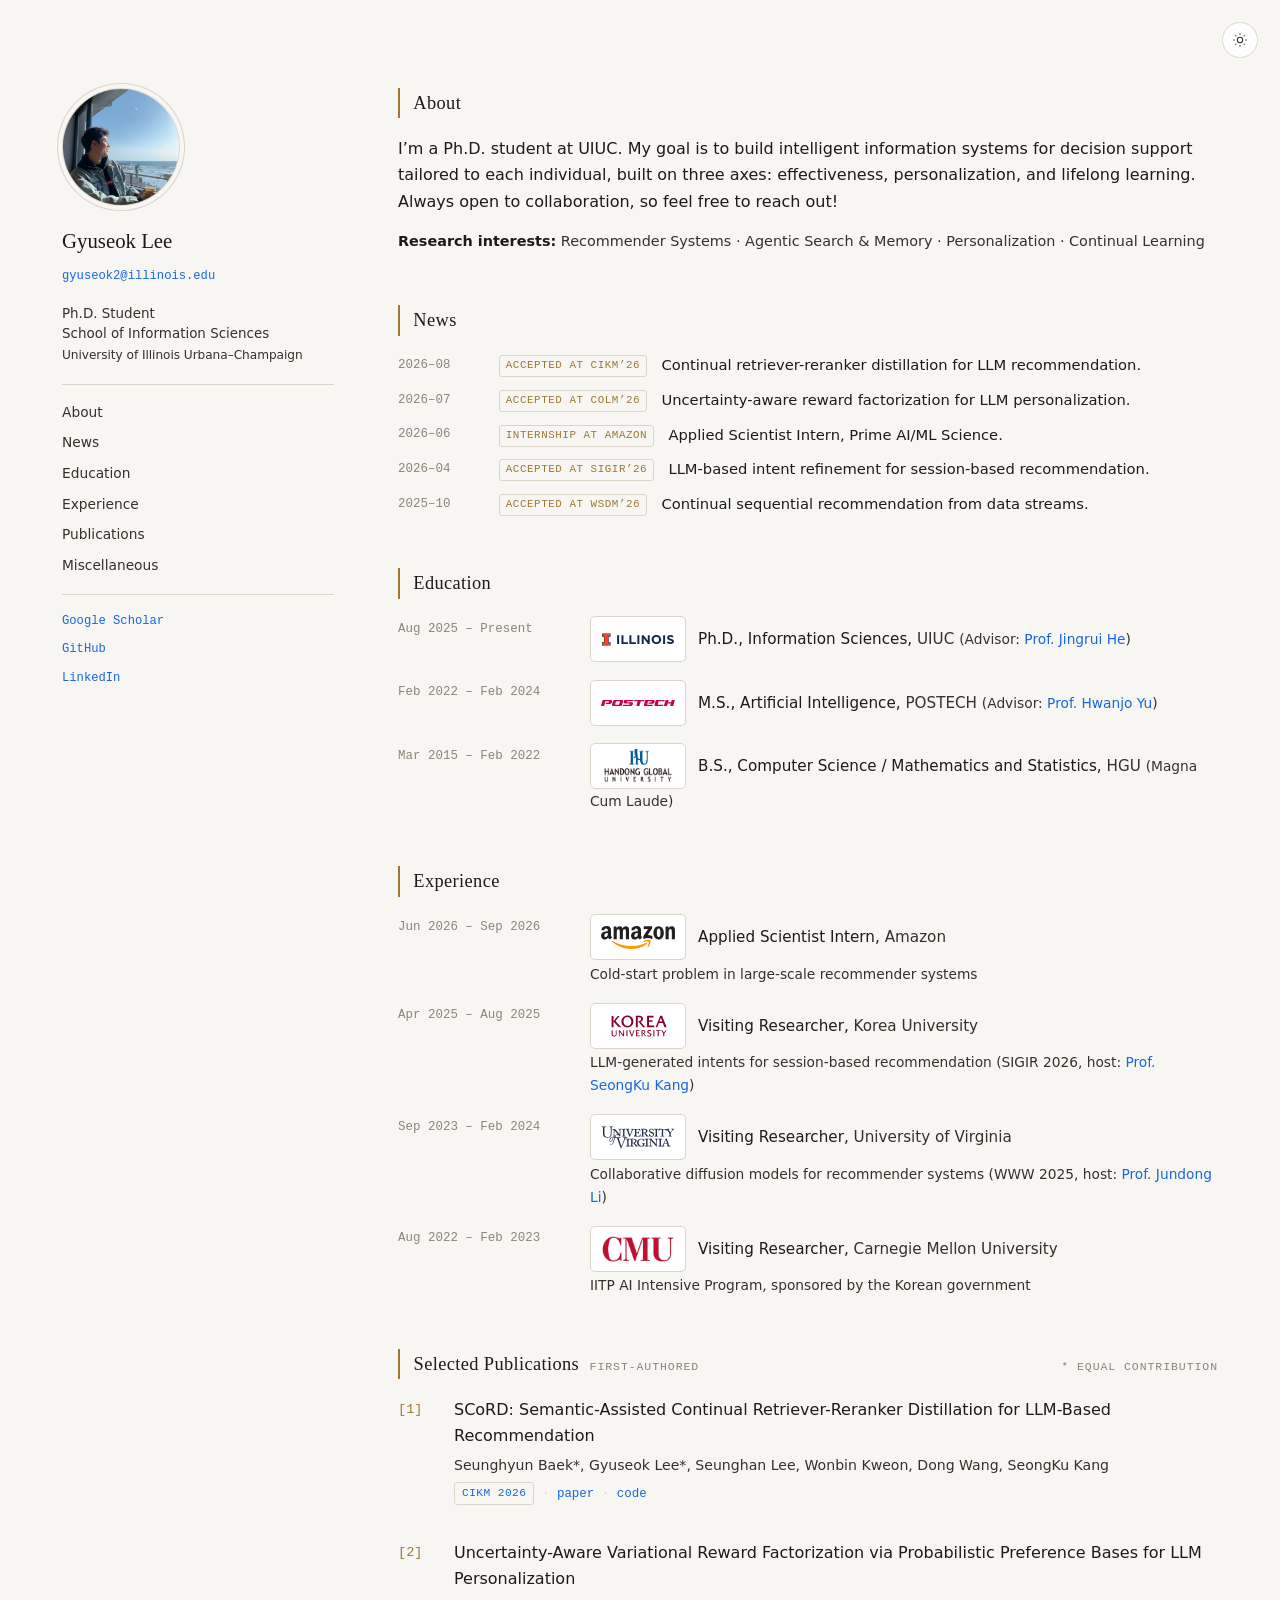
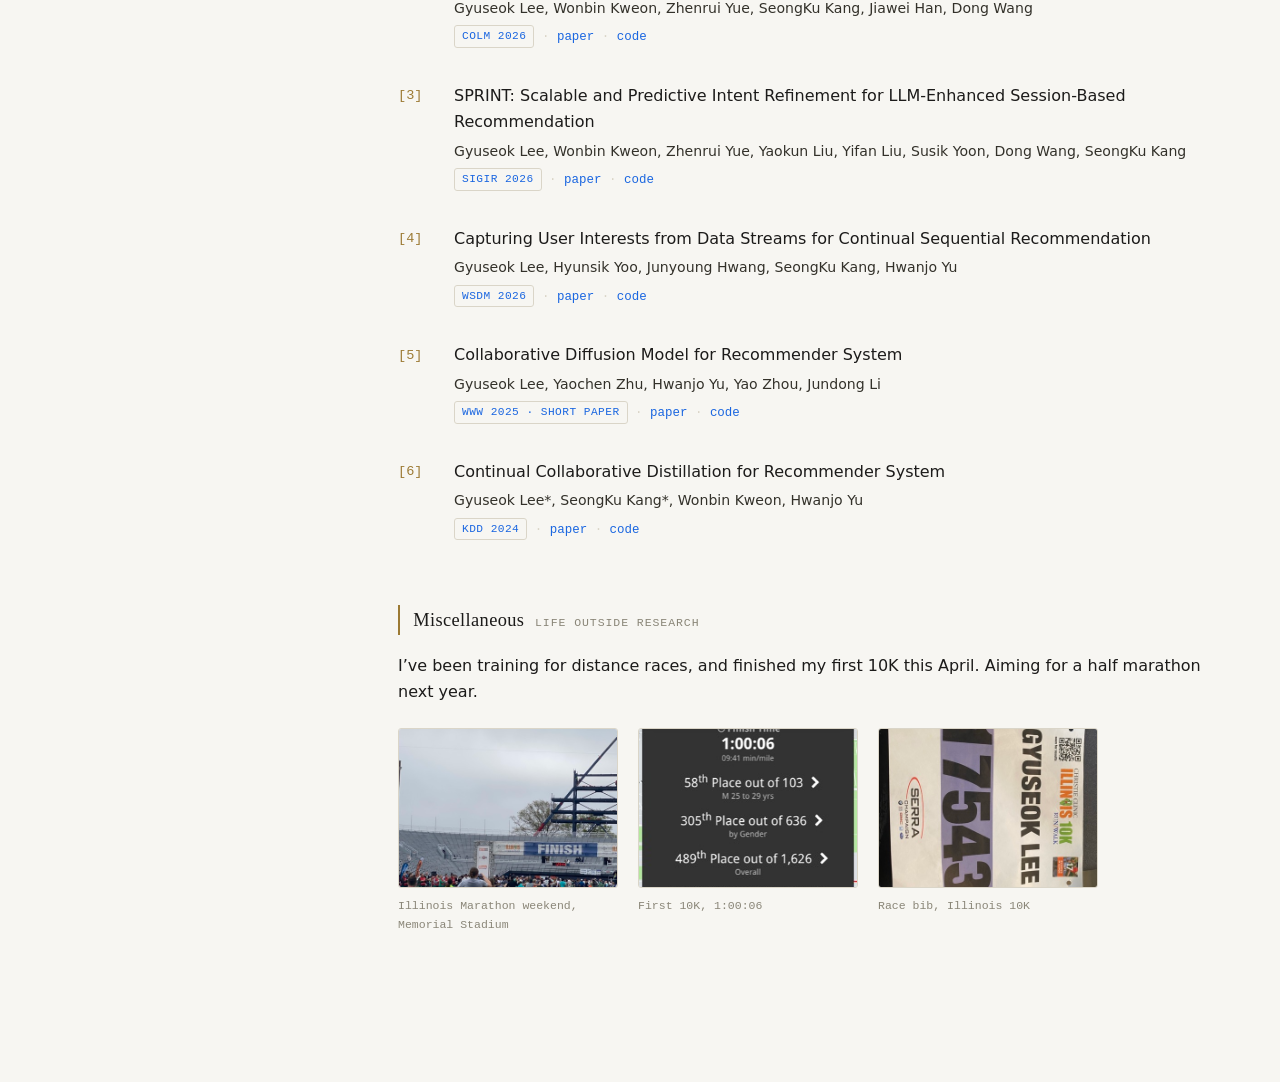
==== index.html @ dac22f04 "Remove manager name and hosted CV PDF from homepage Co-Authored-By: Claude Opus 5.5 <noreply@anthrop" ====
<!doctype html>
<html lang="en">
<head>
<meta charset="UTF-8">
<meta name="viewport" content="width=device-width, initial-scale=1">
<title>Gyuseok Lee</title>
<style>
  :root {
    --paper: #f7f6f2;
    --paper-raised: #ffffff;
    --ink: #1c1b1a;
    --ink-soft: #33312a;
    --ink-faint: #8a8678;
    --rule: #dad5c8;
    --accent: #1a66e0;
    --accent-soft: #3f5c82;
    --brass: #9c7a34;
    --focus: #1f3a5f;
  }

  @media (prefers-color-scheme: dark) {
    :root:not([data-theme="light"]) {
      --paper: #17181a;
      --paper-raised: #1e2022;
      --ink: #ece9e2;
      --ink-soft: #d9d5c8;
      --ink-faint: #7d7a70;
      --rule: #35342f;
      --accent: #7fb0ff;
      --accent-soft: #6e9cc7;
      --brass: #c9a86a;
      --focus: #86a9d1;
    }
  }

  :root[data-theme="dark"] {
    --paper: #17181a;
    --paper-raised: #1e2022;
    --ink: #ece9e2;
    --ink-soft: #d9d5c8;
    --ink-faint: #7d7a70;
    --rule: #35342f;
    --accent: #7fb0ff;
    --accent-soft: #6e9cc7;
    --brass: #c9a86a;
    --focus: #86a9d1;
  }

  * { box-sizing: border-box; }

  body {
    margin: 0;
    background: var(--paper);
    color: var(--ink);
    font-family: Optima, Candara, "Segoe UI", ui-sans-serif, system-ui, sans-serif;
    -webkit-font-smoothing: antialiased;
    line-height: 1.65;
  }

  .shell {
    max-width: 1280px;
    margin: 0 auto;
    padding: 5.5rem 2.5rem 6rem;
    display: grid;
    grid-template-columns: 272px minmax(0, 820px);
    justify-content: center;
    gap: 4rem;
    align-items: start;
  }

  .content { min-width: 0; }

  @media (max-width: 860px) {
    .shell {
      grid-template-columns: 1fr;
      max-width: 640px;
      padding: 3.25rem 1.25rem 4rem;
      gap: 2.75rem;
    }
  }

  @media (prefers-reduced-motion: no-preference) {
    html { scroll-behavior: smooth; }
  }

  /* ---------- sidebar ---------- */

  .sidebar {
    position: sticky;
    top: 4rem;
    display: flex;
    flex-direction: column;
    gap: 1.1rem;
  }

  .sidebar .avatar { width: 118px; height: 118px; }

  .side-name {
    font-family: "Iowan Old Style", "Palatino Linotype", Palatino, "Book Antiqua", Georgia, serif;
    font-size: 1.3rem;
    font-weight: 400;
    margin: 0;
    color: var(--ink);
  }

  .side-role {
    margin: 0;
    font-size: 0.84rem;
    color: var(--ink-soft);
    line-height: 1.55;
  }

  .side-role-school {
    display: inline-block;
    font-size: 0.76rem;
    white-space: nowrap;
    letter-spacing: -0.005em;
  }

  .side-nav, .side-links {
    display: flex;
    flex-direction: column;
    gap: 0.5rem;
    margin: 0;
    padding-top: 1rem;
    border-top: 1px solid var(--rule);
  }

  .side-nav { font-size: 0.86rem; }

  .side-nav a { color: var(--ink-soft); text-decoration: none; }
  .side-nav a:hover, .side-nav a:focus-visible { color: var(--accent); }

  .side-links {
    font-family: ui-monospace, "SF Mono", Menlo, Consolas, monospace;
    font-size: 0.76rem;
  }
  .side-links a { color: var(--accent); text-decoration: none; }
  .side-links a:hover, .side-links a:focus-visible { text-decoration: underline; }

  .side-nav a:focus-visible, .side-links a:focus-visible {
    outline: 2px solid var(--focus);
    outline-offset: 2px;
  }

  section { scroll-margin-top: 2rem; }

  @media (max-width: 860px) {
    .sidebar {
      position: static;
      flex-direction: row;
      flex-wrap: wrap;
      align-items: center;
      gap: 1rem 1.5rem;
    }
    .sidebar .avatar { width: 84px; height: 84px; }
    .side-nav, .side-links {
      flex-direction: row;
      flex-wrap: wrap;
      width: 100%;
      border-top: 1px solid var(--rule);
      padding-top: 0.9rem;
      gap: 0.85rem 1.1rem;
    }
  }

  /* ---------- theme toggle ---------- */

  .theme-toggle {
    position: fixed;
    top: 1.4rem;
    right: 1.4rem;
    width: 2.25rem;
    height: 2.25rem;
    border-radius: 50%;
    border: 1px solid var(--rule);
    background: var(--paper-raised);
    color: var(--ink-soft);
    display: flex;
    align-items: center;
    justify-content: center;
    cursor: pointer;
    z-index: 20;
    padding: 0;
  }
  .theme-toggle:hover { color: var(--accent); border-color: var(--accent); }
  .theme-toggle:focus-visible { outline: 2px solid var(--focus); outline-offset: 2px; }
  .theme-toggle svg { width: 16px; height: 16px; stroke: currentColor; fill: none; stroke-width: 1.6; }
  .theme-toggle .icon-moon { display: none; }
  :root[data-theme="dark"] .theme-toggle .icon-sun { display: none; }
  :root[data-theme="dark"] .theme-toggle .icon-moon { display: block; }
  @media (prefers-color-scheme: dark) {
    :root:not([data-theme="light"]) .theme-toggle .icon-sun { display: none; }
    :root:not([data-theme="light"]) .theme-toggle .icon-moon { display: block; }
  }

  /* ---------- header ---------- */

  .masthead { margin-bottom: 3.75rem; display: flex; gap: 1.75rem; align-items: flex-start; }

  .avatar {
    width: 108px;
    height: 108px;
    border-radius: 50%;
    object-fit: cover;
    flex: none;
    border: 1px solid var(--rule);
    box-shadow: 0 0 0 4px var(--paper), 0 0 0 5px var(--rule);
  }

  .masthead-text { min-width: 0; }

  @media (max-width: 480px) {
    .masthead { flex-direction: column; align-items: flex-start; gap: 1.1rem; }
    .avatar { width: 84px; height: 84px; }
  }

  .name {
    font-family: "Iowan Old Style", "Palatino Linotype", Palatino, "Book Antiqua", Georgia, serif;
    font-size: clamp(2.1rem, 5vw, 2.6rem);
    font-weight: 400;
    letter-spacing: 0.005em;
    margin: 0 0 0.3rem;
    text-wrap: balance;
    color: var(--ink);
  }

  .affiliation {
    margin: 0 0 1.1rem;
    color: var(--ink-soft);
    font-size: 1rem;
  }

  .affiliation .dept { display: block; font-size: 0.92rem; color: var(--ink-faint); margin-top: 0.15rem; }

  .links {
    font-family: ui-monospace, "SF Mono", Menlo, Consolas, monospace;
    font-size: 0.82rem;
    letter-spacing: 0.01em;
    color: var(--ink-faint);
  }

  .links a {
    color: var(--accent);
    text-decoration: none;
    border-bottom: 1px solid transparent;
  }
  .links a:hover, .links a:focus-visible { border-bottom-color: var(--accent); }
  .links a:focus-visible { outline: 2px solid var(--focus); outline-offset: 3px; border-radius: 1px; }

  .links .sep { color: var(--rule); padding: 0 0.55em; }

  /* ---------- section rhythm ---------- */

  section { margin-bottom: 3.25rem; }

  .section-head {
    display: flex;
    align-items: baseline;
    gap: 0.65rem;
    margin: 0 0 1.1rem;
    padding-left: 0.85rem;
    border-left: 2px solid var(--brass);
  }

  h2.section-title {
    font-family: "Iowan Old Style", "Palatino Linotype", Palatino, "Book Antiqua", Georgia, serif;
    font-weight: 400;
    font-size: 1.15rem;
    letter-spacing: 0.02em;
    margin: 0;
    color: var(--ink);
  }

  .section-note {
    font-family: ui-monospace, "SF Mono", Menlo, Consolas, monospace;
    font-size: 0.72rem;
    color: var(--ink-faint);
    text-transform: uppercase;
    letter-spacing: 0.08em;
  }

  p.lede {
    margin: 0;
    color: var(--ink);
  }

  p.lede + p.lede { margin-top: 0.9rem; }

  .placeholder {
    color: var(--ink-faint);
    font-style: italic;
  }

  /* ---------- publications ---------- */

  .pub-list { list-style: none; margin: 0; padding: 0; display: flex; flex-direction: column; gap: 1.4rem; }

  .pub {
    display: grid;
    grid-template-columns: 2.6rem 1fr;
    gap: 0.9rem;
    align-items: start;
  }

  .pub-key {
    font-family: ui-monospace, "SF Mono", Menlo, Consolas, monospace;
    font-size: 0.85rem;
    color: var(--brass);
    padding-top: 0.15rem;
  }

  .pub-title {
    margin: 0 0 0.25rem;
    font-size: 1rem;
    color: var(--ink);
  }

  .pub-meta {
    margin: 0;
    font-size: 0.88rem;
    color: var(--ink-soft);
  }

  .pub-venue { font-style: italic; }
  .pub-venue-badge {
    display: inline-block;
    font-family: ui-monospace, "SF Mono", Menlo, Consolas, monospace;
    font-size: 0.7rem;
    letter-spacing: 0.04em;
    text-transform: uppercase;
    color: var(--accent);
    border: 1px solid var(--rule);
    border-radius: 3px;
    padding: 1px 7px;
    vertical-align: middle;
    white-space: nowrap;
  }

  .pub-links {
    margin-top: 0.35rem;
    font-family: ui-monospace, "SF Mono", Menlo, Consolas, monospace;
    font-size: 0.78rem;
  }

  .pub-links a {
    color: var(--accent);
    text-decoration: none;
  }
  .pub-link-sep { color: var(--rule); }
  .pub-links a:hover, .pub-links a:focus-visible { text-decoration: underline; }
  .pub-links a:focus-visible { outline: 2px solid var(--focus); outline-offset: 2px; }

  /* ---------- news ---------- */

  .news-list { list-style: none; margin: 0; padding: 0; display: flex; flex-direction: column; gap: 0.65rem; }

  .news-item { display: grid; grid-template-columns: 5.4rem 1fr; gap: 0.9rem; font-size: 0.92rem; }

  .news-date {
    font-family: ui-monospace, "SF Mono", Menlo, Consolas, monospace;
    font-size: 0.78rem;
    color: var(--ink-faint);
    padding-top: 0.1rem;
    font-variant-numeric: tabular-nums;
  }

  /* ---------- timeline ---------- */

  .timeline { display: flex; flex-direction: column; gap: 1.1rem; }

  .tl-row { display: grid; grid-template-columns: 11rem 1fr; gap: 1rem; }

  @media (max-width: 480px) {
    .tl-row { grid-template-columns: 1fr; gap: 0.2rem; }
    .pub, .news-item { grid-template-columns: 1fr; gap: 0.3rem; }
    .pub-key { display: none; }
  }

  .tl-when {
    font-family: ui-monospace, "SF Mono", Menlo, Consolas, monospace;
    font-size: 0.78rem;
    color: var(--ink-faint);
    padding-top: 0.15rem;
  }

  .tl-what { margin: 0; font-size: 0.95rem; }
  .tl-where { color: var(--ink-soft); }

  footer {
    margin-top: 4.5rem;
    padding-top: 1.5rem;
    border-top: 1px solid var(--rule);
    font-family: ui-monospace, "SF Mono", Menlo, Consolas, monospace;
    font-size: 0.72rem;
    color: var(--ink-faint);
    letter-spacing: 0.02em;
  }

  @media (prefers-reduced-motion: no-preference) {
    section { animation: rise 0.5s ease-out both; }
    section:nth-of-type(2) { animation-delay: 0.05s; }
    section:nth-of-type(3) { animation-delay: 0.1s; }
    section:nth-of-type(4) { animation-delay: 0.15s; }
  }
  @keyframes rise {
    from { opacity: 0; transform: translateY(6px); }
    to { opacity: 1; transform: translateY(0); }
  }

  /* ---------- life row ---------- */
  .life-row {
    display: flex;
    flex-wrap: wrap;
    gap: 1.5rem 2.5rem;
    margin: 1.25rem 0 0;
    padding: 1rem 1.2rem;
    background: var(--paper-raised);
    border: 1px solid var(--rule);
    border-radius: 3px;
  }
  .life-item { display: flex; flex-direction: column; gap: 0.2rem; }
  .life-label {
    font-family: ui-monospace, "SF Mono", Menlo, Consolas, monospace;
    font-size: 0.68rem;
    letter-spacing: 0.08em;
    text-transform: uppercase;
    color: var(--brass);
  }
  .life-value { font-size: 0.9rem; color: var(--ink); font-variant-numeric: tabular-nums; }

  /* ---------- org logos ---------- */
  .org-logo-chip {
    display: inline-flex;
    align-items: center;
    justify-content: center;
    background: #ffffff;
    border: 1px solid var(--rule);
    border-radius: 5px;
    width: 96px;
    height: 46px;
    margin-right: 0.75rem;
    vertical-align: middle;
    flex: none;
    padding: 5px 10px;
  }
  .org-logo { max-width: 100%; max-height: 100%; width: auto; height: auto; object-fit: contain; display: block; }
  .tl-detail { display: block; margin-top: 0.15rem; color: var(--ink-soft); font-size: 0.86rem; }
  #education .tl-detail { display: inline; margin-top: 0; }
  .tl-detail a { color: var(--accent); text-decoration: none; }
  .tl-detail a:hover, .tl-detail a:focus-visible { text-decoration: underline; }

  /* ---------- misc photos ---------- */
  .misc-photos {
    display: flex;
    flex-wrap: wrap;
    gap: 1.25rem;
    margin-top: 1.4rem;
  }
  .misc-photo {
    margin: 0;
    width: 220px;
  }
  .misc-photo img {
    width: 100%;
    height: 160px;
    object-fit: cover;
    border-radius: 3px;
    border: 1px solid var(--rule);
    display: block;
  }
  .misc-photo figcaption {
    margin-top: 0.5rem;
    font-family: ui-monospace, "SF Mono", Menlo, Consolas, monospace;
    font-size: 0.72rem;
    color: var(--ink-faint);
  }
  @media (max-width: 480px) {
    .misc-photo { width: 100%; }
  }

  .news-tag {
    display: inline-block;
    margin-right: 0.6rem;
    font-family: ui-monospace, "SF Mono", Menlo, Consolas, monospace;
    font-size: 0.68rem;
    letter-spacing: 0.05em;
    text-transform: uppercase;
    color: var(--brass);
    border: 1px solid var(--rule);
    border-radius: 3px;
    padding: 1px 6px;
    vertical-align: middle;
  }

  .side-email {
    display: block;
    margin-top: -0.6rem;
    font-family: ui-monospace, "SF Mono", Menlo, Consolas, monospace;
    font-size: 0.76rem;
    color: var(--accent);
    text-decoration: none;
  }
  .side-email:hover, .side-email:focus-visible { text-decoration: underline; }
</style>
</head>
<body>


<div class="shell">

  <button id="theme-toggle" class="theme-toggle" type="button" aria-label="Toggle dark mode">
    <svg class="icon-sun" viewBox="0 0 24 24" aria-hidden="true"><circle cx="12" cy="12" r="4"/><path d="M12 2v2M12 20v2M4.9 4.9l1.4 1.4M17.7 17.7l1.4 1.4M2 12h2M20 12h2M4.9 19.1l1.4-1.4M17.7 6.3l1.4-1.4"/></svg>
    <svg class="icon-moon" viewBox="0 0 24 24" aria-hidden="true"><path d="M20 14.5A8.5 8.5 0 1 1 9.5 4a7 7 0 0 0 10.5 10.5z"/></svg>
  </button>

  <aside class="sidebar">
    <img class="avatar" src="[data-uri]" alt="Gyuseok Lee">
    <h1 class="side-name">Gyuseok Lee</h1>
    <a class="side-email" href="mailto:gyuseok2@illinois.edu">gyuseok2@illinois.edu</a>
    <p class="side-role">Ph.D. Student<br>School of Information Sciences<br><span class="side-role-school">University of Illinois Urbana&#8211;Champaign</span></p>
    <nav class="side-nav" aria-label="Section navigation">
      <a href="#about">About</a>
      <a href="#news">News</a>
      <a href="#education">Education</a>
      <a href="#experience">Experience</a>
      <a href="#publications">Publications</a>
      <a href="#misc">Miscellaneous</a>
    </nav>
    <p class="side-links">
      <a href="https://scholar.google.com/citations?user=6RgQS_QAAAAJ&amp;hl=en">Google Scholar</a>
      <a href="https://github.com/Gyu-Seok-Lee">GitHub</a>
      <a href="https://www.linkedin.com/in/gyuseok-lee-0b8b45229/">LinkedIn</a>
    </p>
  </aside>

  <main class="content">


  

  <section id="about">
    <div class="section-head"><h2 class="section-title">About</h2></div>
    <p class="lede">I&#8217;m a Ph.D. student at UIUC. My goal is to build intelligent information systems for decision support tailored to each individual, built on three axes: effectiveness, personalization, and lifelong learning. Always open to collaboration, so feel free to reach out!</p>
    <p class="lede" style="margin-top: 0.9rem; color: var(--ink-soft); font-size: 0.9rem;"><strong style="color: var(--ink); font-weight: 600;">Research interests:</strong> Recommender Systems &middot; Agentic Search &amp; Memory &middot; Personalization &middot; Continual Learning</p>
  </section>

  <section id="news">
    <div class="section-head"><h2 class="section-title">News</h2></div>
    <ul class="news-list">
      <li class="news-item"><span class="news-date">2026&#8211;08</span><span><span class="news-tag">Accepted at CIKM&#8217;26</span> Continual retriever-reranker distillation for LLM recommendation.</span></li>
      <li class="news-item"><span class="news-date">2026&#8211;07</span><span><span class="news-tag">Accepted at COLM&#8217;26</span> Uncertainty-aware reward factorization for LLM personalization.</span></li>
      <li class="news-item"><span class="news-date">2026&#8211;06</span><span><span class="news-tag">Internship at Amazon</span> Applied Scientist Intern, Prime AI/ML Science.</span></li>
      <li class="news-item"><span class="news-date">2026&#8211;04</span><span><span class="news-tag">Accepted at SIGIR&#8217;26</span> LLM-based intent refinement for session-based recommendation.</span></li>
      <li class="news-item"><span class="news-date">2025&#8211;10</span><span><span class="news-tag">Accepted at WSDM&#8217;26</span> Continual sequential recommendation from data streams.</span></li>
    </ul>
  </section>

  <section id="education">
    <div class="section-head"><h2 class="section-title">Education</h2></div>
    <div class="timeline">
      <div class="tl-row">
        <span class="tl-when">Aug 2025 &#8211; Present</span>
        <p class="tl-what"><span class="org-logo-chip"><img class="org-logo" src="[data-uri]" alt="UIUC"></span>Ph.D., Information Sciences, <span class="tl-where">UIUC</span> <span class="tl-detail">(Advisor: <a href="https://www.hejingrui.org/">Prof. Jingrui He</a>)</span></p>
      </div>
      <div class="tl-row">
        <span class="tl-when">Feb 2022 &#8211; Feb 2024</span>
        <p class="tl-what"><span class="org-logo-chip"><img class="org-logo" src="[data-uri]" alt="POSTECH"></span>M.S., Artificial Intelligence, <span class="tl-where">POSTECH</span> <span class="tl-detail">(Advisor: <a href="http://dm.postech.ac.kr/hwanjoyu/">Prof. Hwanjo Yu</a>)</span></p>
      </div>
      <div class="tl-row">
        <span class="tl-when">Mar 2015 &#8211; Feb 2022</span>
        <p class="tl-what"><span class="org-logo-chip"><img class="org-logo" src="[data-uri]" alt="Handong Global University"></span>B.S., Computer Science / Mathematics and Statistics, <span class="tl-where">HGU</span> <span class="tl-detail">(Magna Cum Laude)</span></p>
      </div>
    </div>
  </section>

  <section id="experience">
    <div class="section-head"><h2 class="section-title">Experience</h2></div>
    <div class="timeline">
      <div class="tl-row">
        <span class="tl-when">Jun 2026 &#8211; Sep 2026</span>
        <p class="tl-what"><span class="org-logo-chip"><img class="org-logo" src="[data-uri]" alt="Amazon"></span>Applied Scientist Intern, <span class="tl-where">Amazon</span> <span class="tl-detail">Cold-start problem in large-scale recommender systems</span></p>
      </div>
      <div class="tl-row">
        <span class="tl-when">Apr 2025 &#8211; Aug 2025</span>
        <p class="tl-what"><span class="org-logo-chip"><img class="org-logo" src="[data-uri]" alt="Korea University"></span>Visiting Researcher, <span class="tl-where">Korea University</span> <span class="tl-detail">LLM-generated intents for session-based recommendation (SIGIR 2026, host: <a href="https://seongku-kang.github.io/">Prof. SeongKu Kang</a>)</span></p>
      </div>
      <div class="tl-row">
        <span class="tl-when">Sep 2023 &#8211; Feb 2024</span>
        <p class="tl-what"><span class="org-logo-chip"><img class="org-logo" src="[data-uri]" alt="University of Virginia"></span>Visiting Researcher, <span class="tl-where">University of Virginia</span> <span class="tl-detail">Collaborative diffusion models for recommender systems (WWW 2025, host: <a href="https://jundongli.github.io/">Prof. Jundong Li</a>)</span></p>
      </div>
      <div class="tl-row">
        <span class="tl-when">Aug 2022 &#8211; Feb 2023</span>
        <p class="tl-what"><span class="org-logo-chip"><img class="org-logo" src="[data-uri]" alt="Carnegie Mellon University"></span>Visiting Researcher, <span class="tl-where">Carnegie Mellon University</span> <span class="tl-detail">IITP AI Intensive Program, sponsored by the Korean government</span></p>
      </div>
    </div>
  </section>

  <section id="publications">
    <div class="section-head">
      <h2 class="section-title">Selected Publications</h2>
      <span class="section-note">first-authored</span>
      <span class="section-note" style="margin-left: auto;">* equal contribution</span>
    </div>
    <ul class="pub-list">
      <li class="pub">
        <span class="pub-key">[1]</span>
        <div>
          <p class="pub-title">SCoRD: Semantic-Assisted Continual Retriever-Reranker Distillation for LLM-Based Recommendation</p>
          <p class="pub-meta">Seunghyun Baek*, Gyuseok Lee*, Seunghan Lee, Wonbin Kweon, Dong Wang, SeongKu Kang</p>
          <p class="pub-links"><span class="pub-venue-badge">CIKM 2026</span> <span class="pub-link-sep">&middot;</span> <a href="https://arxiv.org/abs/2608.19998">paper</a> <span class="pub-link-sep">&middot;</span> <a href="#">code</a></p>
        </div>
      </li>
      <li class="pub">
        <span class="pub-key">[2]</span>
        <div>
          <p class="pub-title">Uncertainty-Aware Variational Reward Factorization via Probabilistic Preference Bases for LLM Personalization</p>
          <p class="pub-meta">Gyuseok Lee, Wonbin Kweon, Zhenrui Yue, SeongKu Kang, Jiawei Han, Dong Wang</p>
          <p class="pub-links"><span class="pub-venue-badge">COLM 2026</span> <span class="pub-link-sep">&middot;</span> <a href="https://arxiv.org/abs/2604.00997">paper</a> <span class="pub-link-sep">&middot;</span> <a href="https://github.com/Gyu-Seok-Lee/VRF_COLM26">code</a></p>
        </div>
      </li>
      <li class="pub">
        <span class="pub-key">[3]</span>
        <div>
          <p class="pub-title">SPRINT: Scalable and Predictive Intent Refinement for LLM-Enhanced Session-Based Recommendation</p>
          <p class="pub-meta">Gyuseok Lee, Wonbin Kweon, Zhenrui Yue, Yaokun Liu, Yifan Liu, Susik Yoon, Dong Wang, SeongKu Kang</p>
          <p class="pub-links"><span class="pub-venue-badge">SIGIR 2026</span> <span class="pub-link-sep">&middot;</span> <a href="https://arxiv.org/abs/2508.00570">paper</a> <span class="pub-link-sep">&middot;</span> <a href="https://github.com/Gyu-Seok-Lee/SPRINT_SIGIR26">code</a></p>
        </div>
      </li>
      <li class="pub">
        <span class="pub-key">[4]</span>
        <div>
          <p class="pub-title">Capturing User Interests from Data Streams for Continual Sequential Recommendation</p>
          <p class="pub-meta">Gyuseok Lee, Hyunsik Yoo, Junyoung Hwang, SeongKu Kang, Hwanjo Yu</p>
          <p class="pub-links"><span class="pub-venue-badge">WSDM 2026</span> <span class="pub-link-sep">&middot;</span> <a href="https://arxiv.org/abs/2506.07466">paper</a> <span class="pub-link-sep">&middot;</span> <a href="https://github.com/Gyu-Seok-Lee/CSTRec_WSDM26">code</a></p>
        </div>
      </li>
      <li class="pub">
        <span class="pub-key">[5]</span>
        <div>
          <p class="pub-title">Collaborative Diffusion Model for Recommender System</p>
          <p class="pub-meta">Gyuseok Lee, Yaochen Zhu, Hwanjo Yu, Yao Zhou, Jundong Li</p>
          <p class="pub-links"><span class="pub-venue-badge">WWW 2025 &middot; Short Paper</span> <span class="pub-link-sep">&middot;</span> <a href="https://arxiv.org/abs/2501.18997">paper</a> <span class="pub-link-sep">&middot;</span> <a href="https://github.com/Gyu-Seok-Lee/CDiff4Rec_WWW25">code</a></p>
        </div>
      </li>
      <li class="pub">
        <span class="pub-key">[6]</span>
        <div>
          <p class="pub-title">Continual Collaborative Distillation for Recommender System</p>
          <p class="pub-meta">Gyuseok Lee*, SeongKu Kang*, Wonbin Kweon, Hwanjo Yu</p>
          <p class="pub-links"><span class="pub-venue-badge">KDD 2024</span> <span class="pub-link-sep">&middot;</span> <a href="https://arxiv.org/abs/2405.19046">paper</a> <span class="pub-link-sep">&middot;</span> <a href="https://github.com/Gyu-Seok-Lee/CCD_KDD24">code</a></p>
        </div>
      </li>
    </ul>
  </section>

  <section id="misc">
    <div class="section-head">
      <h2 class="section-title">Miscellaneous</h2>
      <span class="section-note">life outside research</span>
    </div>
    <p class="lede">I&#8217;ve been training for distance races, and finished my first 10K this April. Aiming for a half marathon next year.</p>
    <div class="misc-photos">
      <figure class="misc-photo">
        <img src="[data-uri]" alt="Crossing the finish line at Memorial Stadium, Illinois Marathon weekend">
        <figcaption>Illinois Marathon weekend, Memorial Stadium</figcaption>
      </figure>
      <figure class="misc-photo">
        <img src="[data-uri]" alt="Race tracker showing a 10K finish time of 1:00:06">
        <figcaption>First 10K, 1:00:06</figcaption>
      </figure>
      <figure class="misc-photo">
        <img src="[data-uri]" alt="Race bib, Christie Clinic Illinois 10K, number 17543">
        <figcaption>Race bib, Illinois 10K</figcaption>
      </figure>
    </div>
  </section>

  </main>
</div>

<script>
(function () {
  var root = document.documentElement;
  var btn = document.getElementById('theme-toggle');
  var stored = localStorage.getItem('theme-pref');
  if (stored === 'light' || stored === 'dark') {
    root.setAttribute('data-theme', stored);
  }
  btn.addEventListener('click', function () {
    var prefersDark = window.matchMedia('(prefers-color-scheme: dark)').matches;
    var current = root.getAttribute('data-theme') || (prefersDark ? 'dark' : 'light');
    var next = current === 'dark' ? 'light' : 'dark';
    root.setAttribute('data-theme', next);
    localStorage.setItem('theme-pref', next);
  });
})();
</script>

</body>
</html>
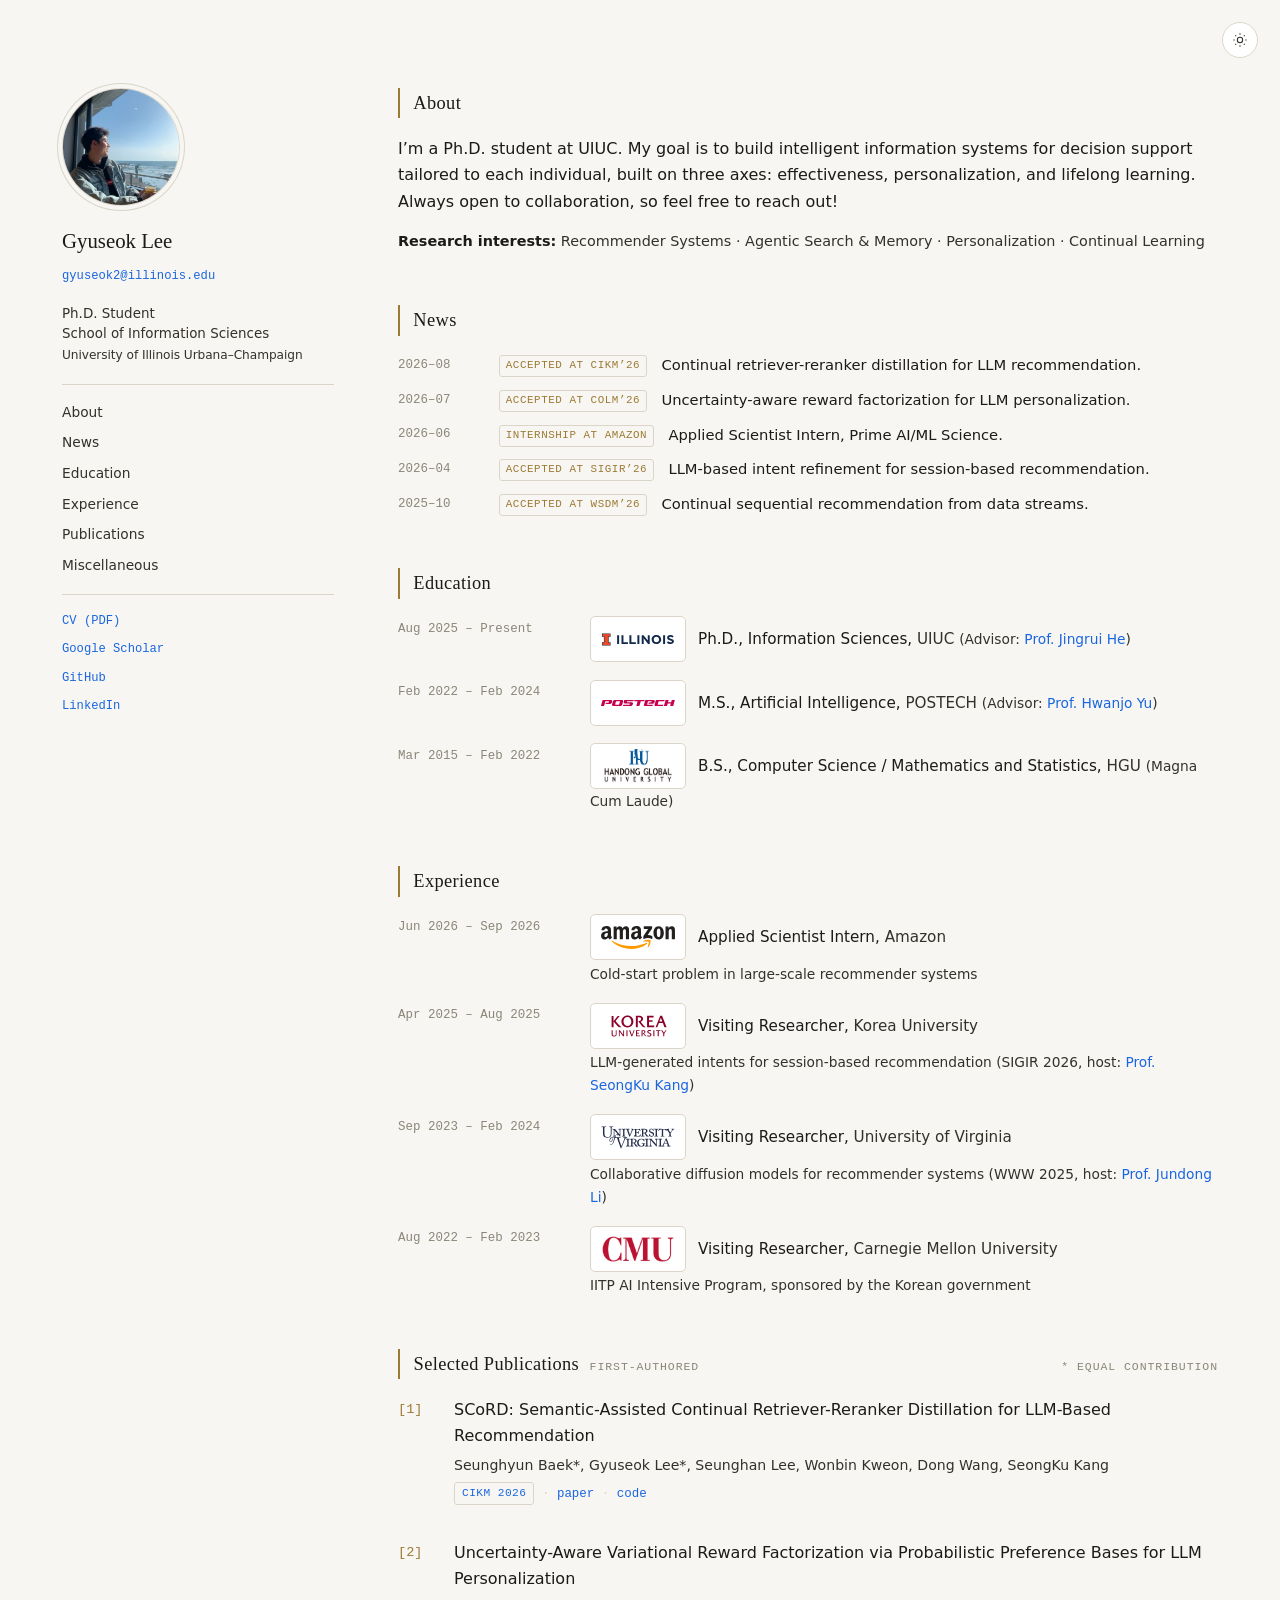
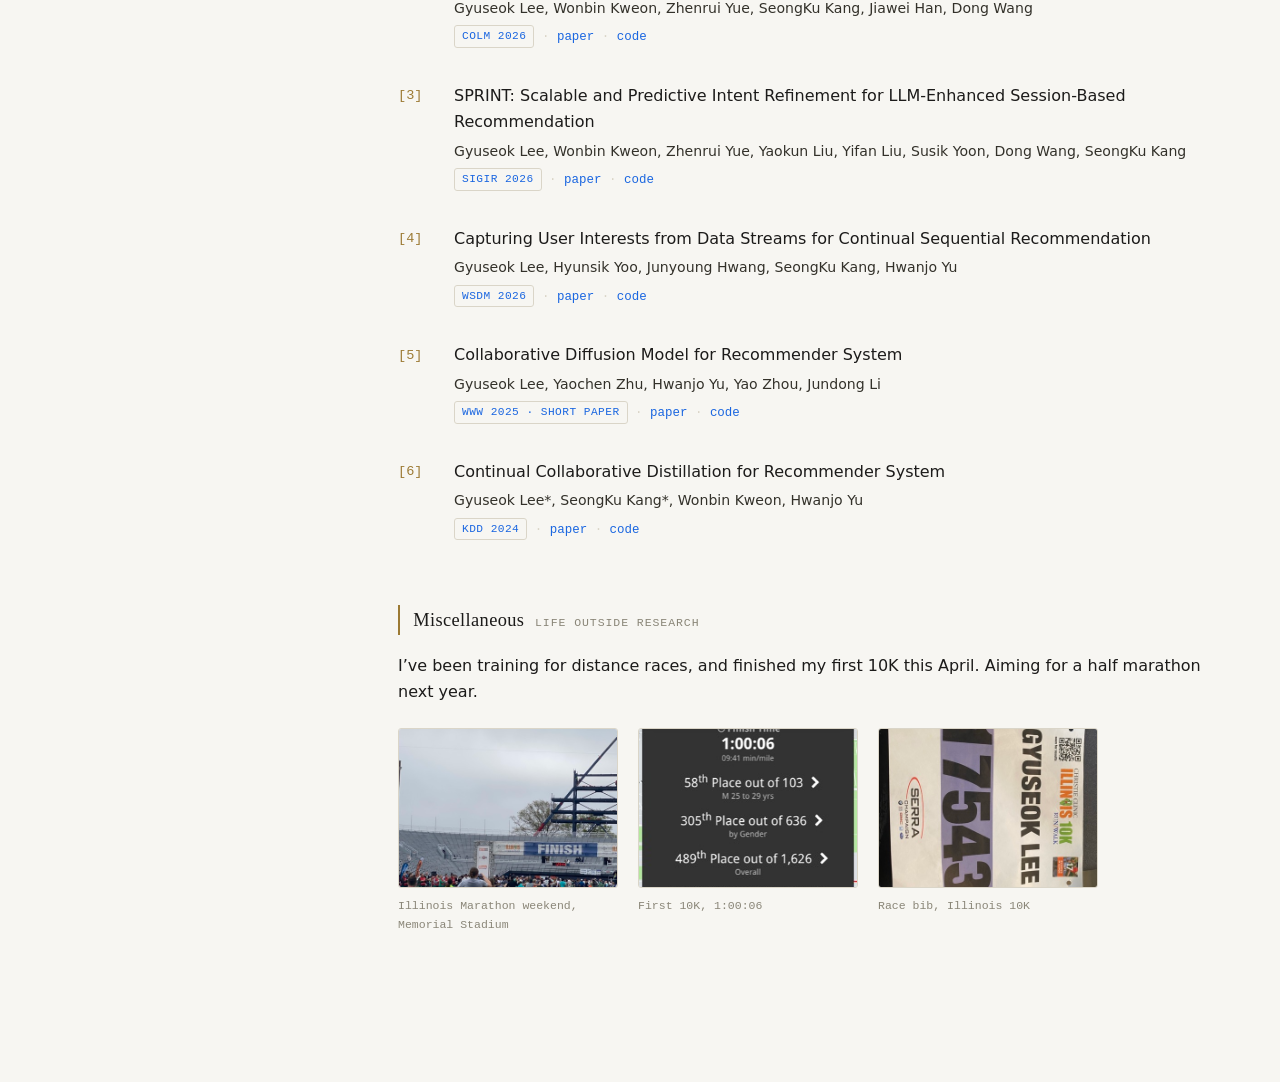
==== commit 00f816d7: "Add CV link and hosted CV PDF to homepage Co-Authored-By: Claude Opus 5.5 <noreply@anthropic.com>" ====
--- a/index.html
+++ b/index.html
@@ -528,6 +528,7 @@
       <a href="#misc">Miscellaneous</a>
     </nav>
     <p class="side-links">
+      <a href="/assets/pdf/Gyuseok_Lee_CV.pdf" target="_blank" rel="noopener">CV (PDF)</a>
       <a href="https://scholar.google.com/citations?user=6RgQS_QAAAAJ&amp;hl=en">Google Scholar</a>
       <a href="https://github.com/Gyu-Seok-Lee">GitHub</a>
       <a href="https://www.linkedin.com/in/gyuseok-lee-0b8b45229/">LinkedIn</a>
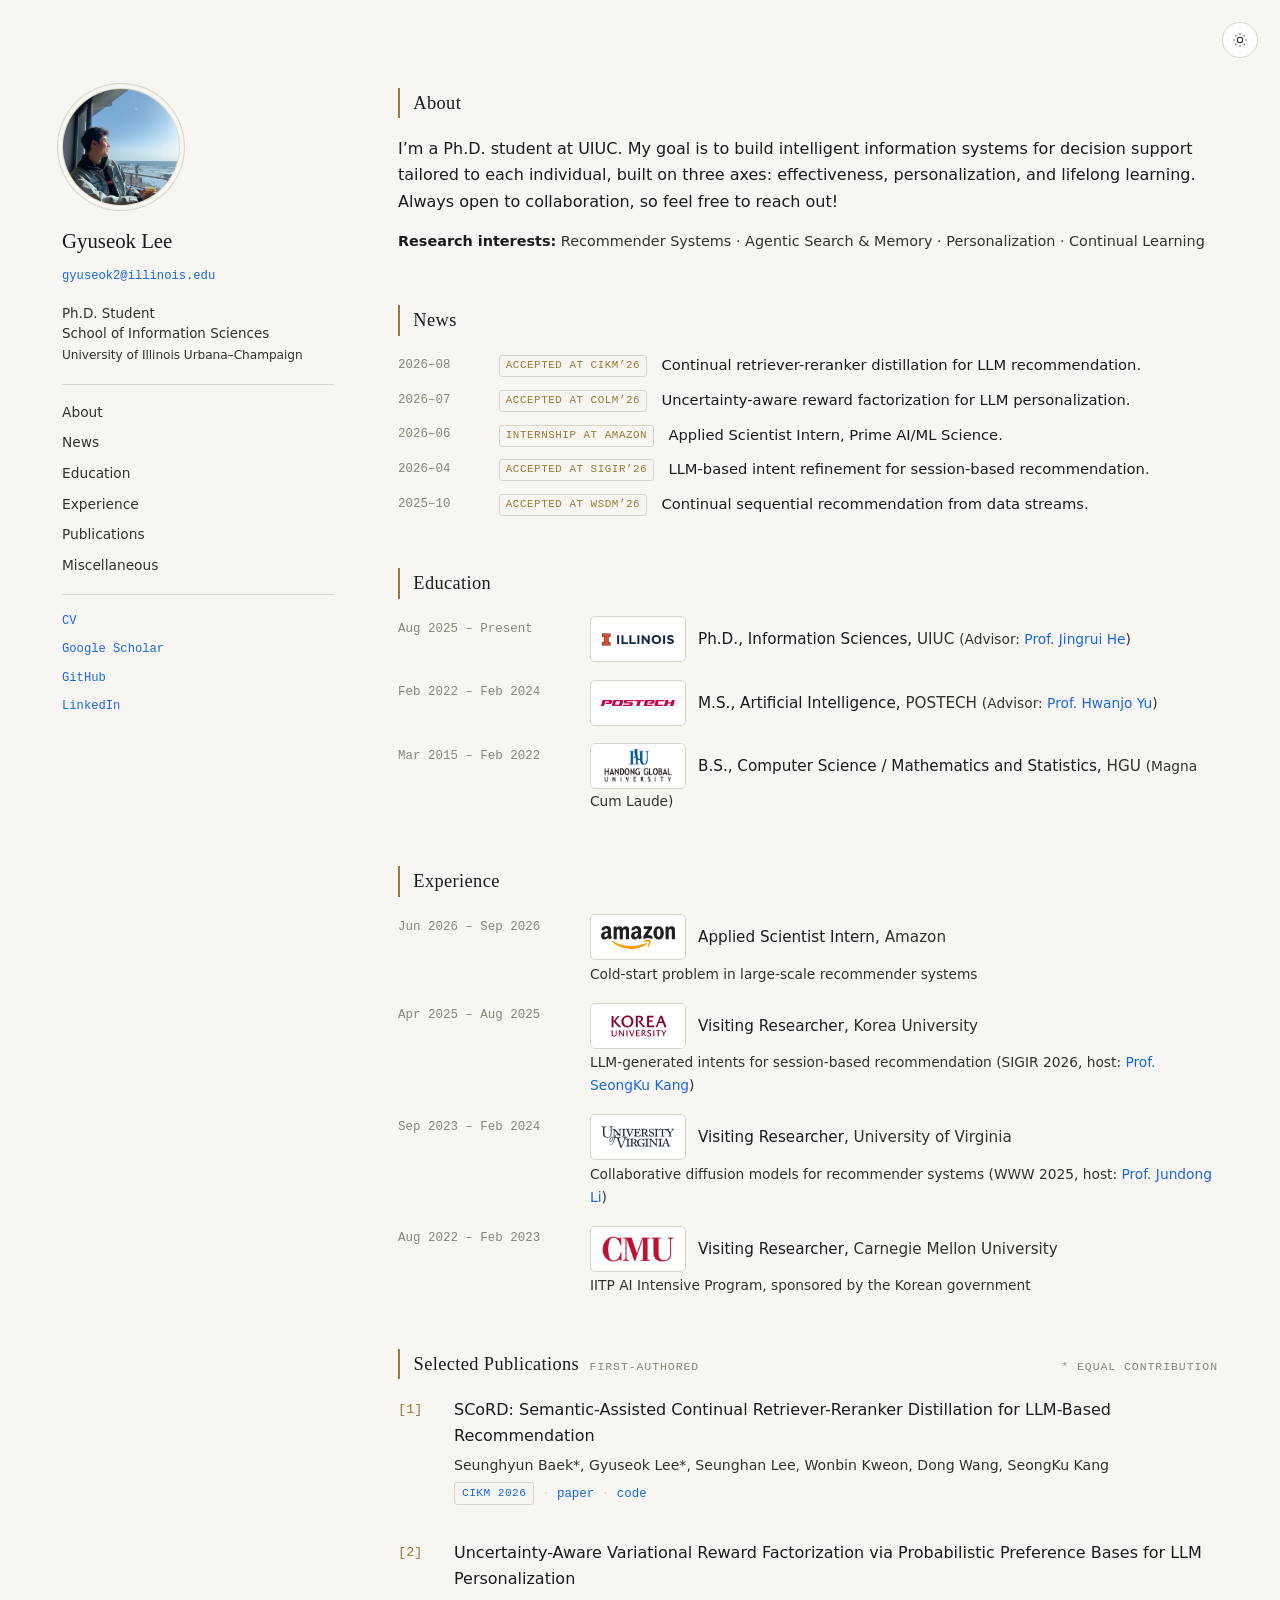
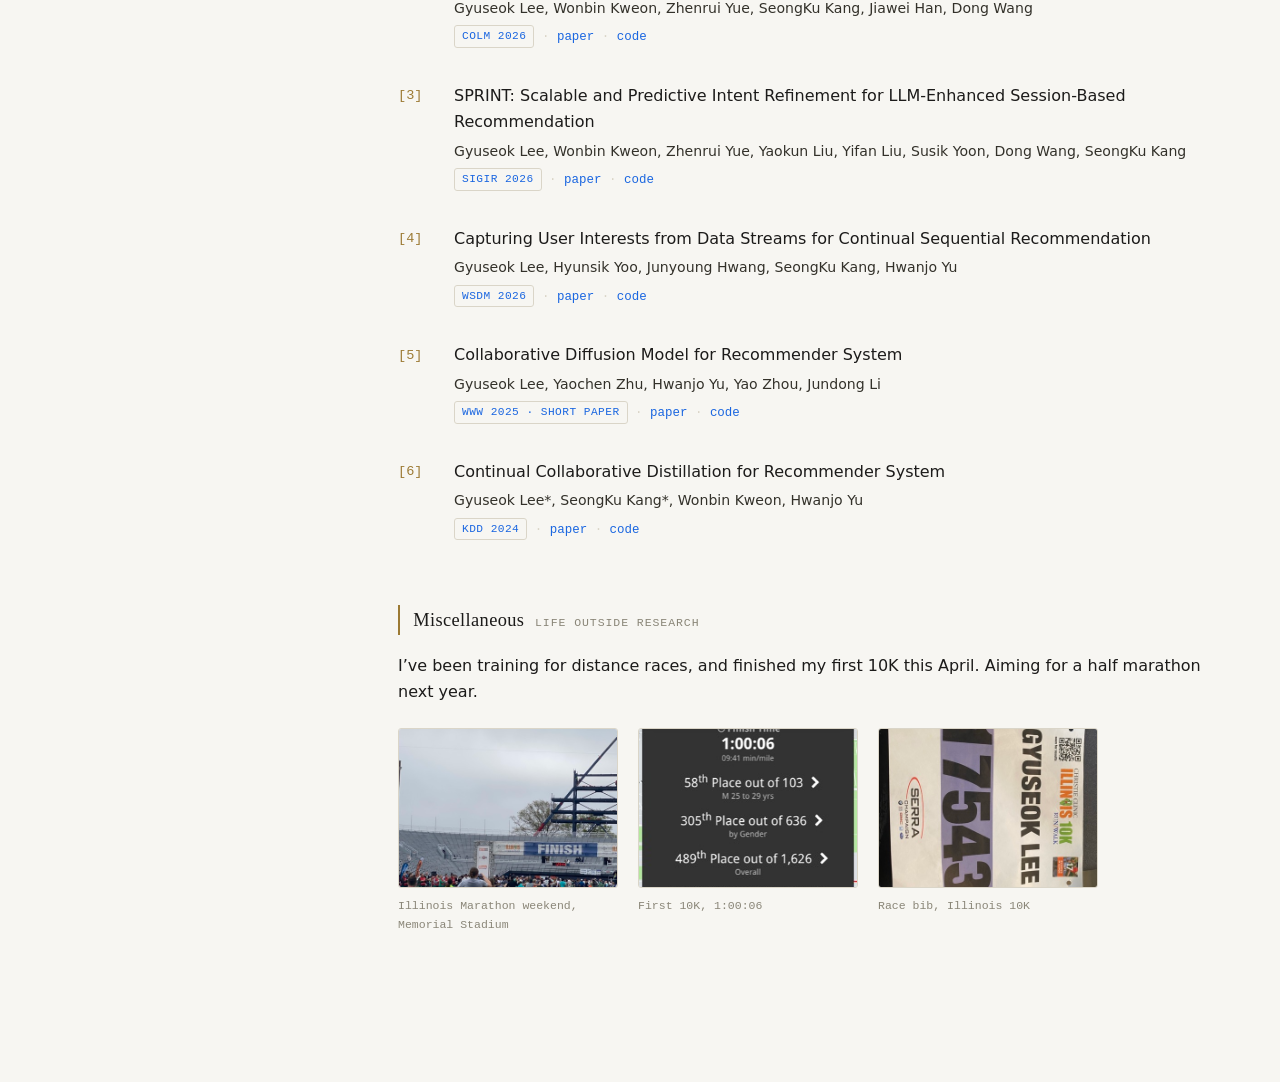
==== commit 950732cb: "Shorten CV link label Co-Authored-By: Claude Opus 5.5 <noreply@anthropic.com>" ====
--- a/index.html
+++ b/index.html
@@ -528,7 +528,7 @@
       <a href="#misc">Miscellaneous</a>
     </nav>
     <p class="side-links">
-      <a href="/assets/pdf/Gyuseok_Lee_CV.pdf" target="_blank" rel="noopener">CV (PDF)</a>
+      <a href="/assets/pdf/Gyuseok_Lee_CV.pdf" target="_blank" rel="noopener">CV</a>
       <a href="https://scholar.google.com/citations?user=6RgQS_QAAAAJ&amp;hl=en">Google Scholar</a>
       <a href="https://github.com/Gyu-Seok-Lee">GitHub</a>
       <a href="https://www.linkedin.com/in/gyuseok-lee-0b8b45229/">LinkedIn</a>
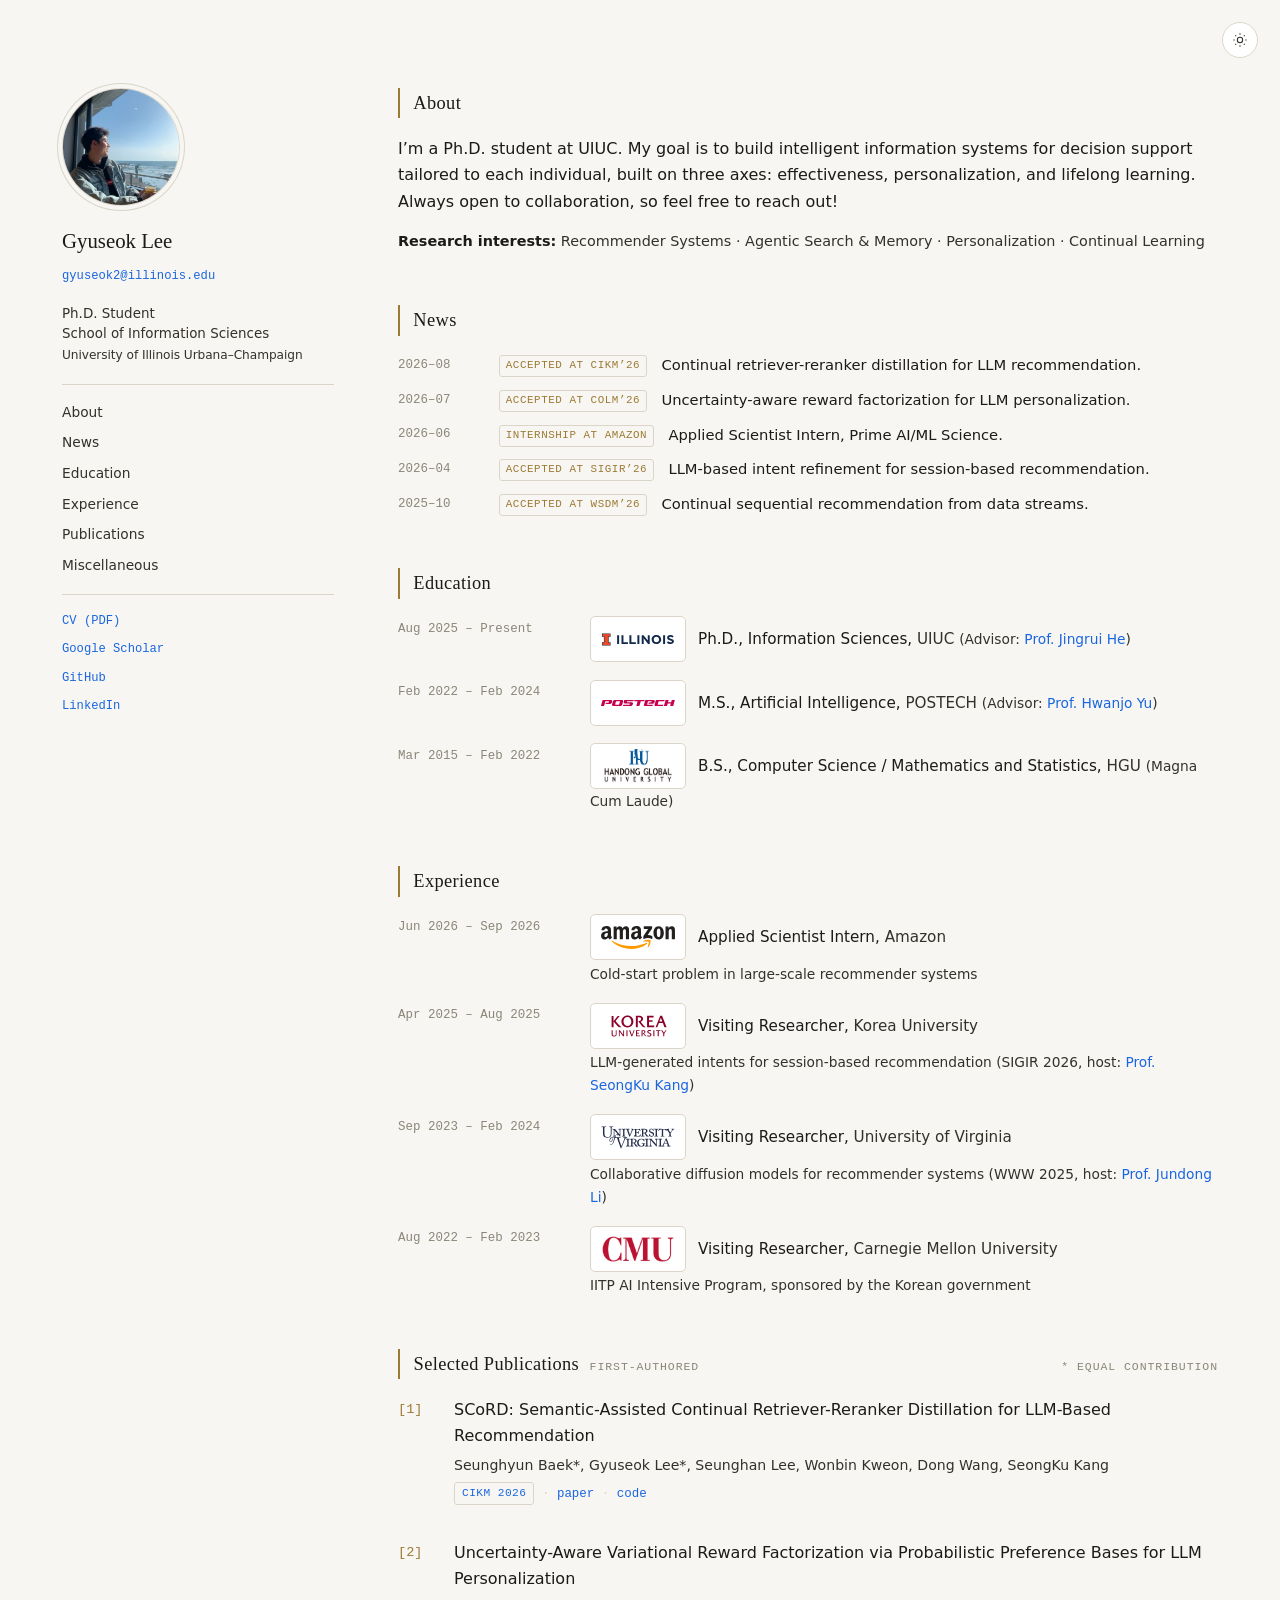
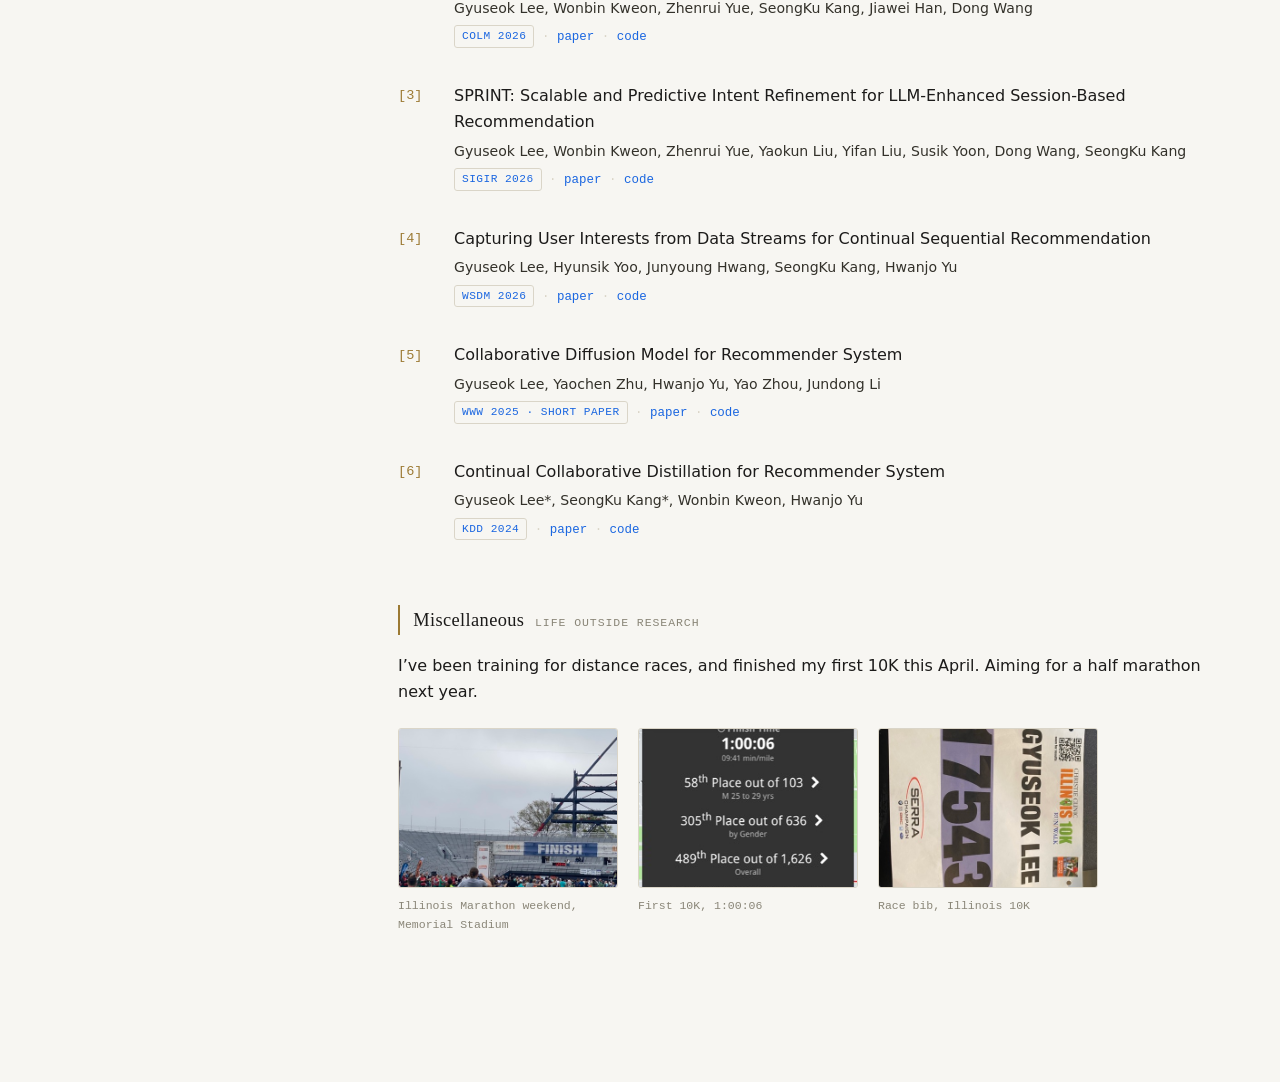
==== commit 6e100c27: "Deploying to gh-pages from @ Gyu-Seok-Lee/Gyu-Seok-Lee.github.io@00f816d7b42c1f25e605b8f8a218db50df4" ====
--- a/index.html
+++ b/index.html
@@ -528,7 +528,7 @@
       <a href="#misc">Miscellaneous</a>
     </nav>
     <p class="side-links">
-      <a href="/assets/pdf/Gyuseok_Lee_CV.pdf" target="_blank" rel="noopener">CV</a>
+      <a href="/assets/pdf/Gyuseok_Lee_CV.pdf" target="_blank" rel="noopener">CV (PDF)</a>
       <a href="https://scholar.google.com/citations?user=6RgQS_QAAAAJ&amp;hl=en">Google Scholar</a>
       <a href="https://github.com/Gyu-Seok-Lee">GitHub</a>
       <a href="https://www.linkedin.com/in/gyuseok-lee-0b8b45229/">LinkedIn</a>
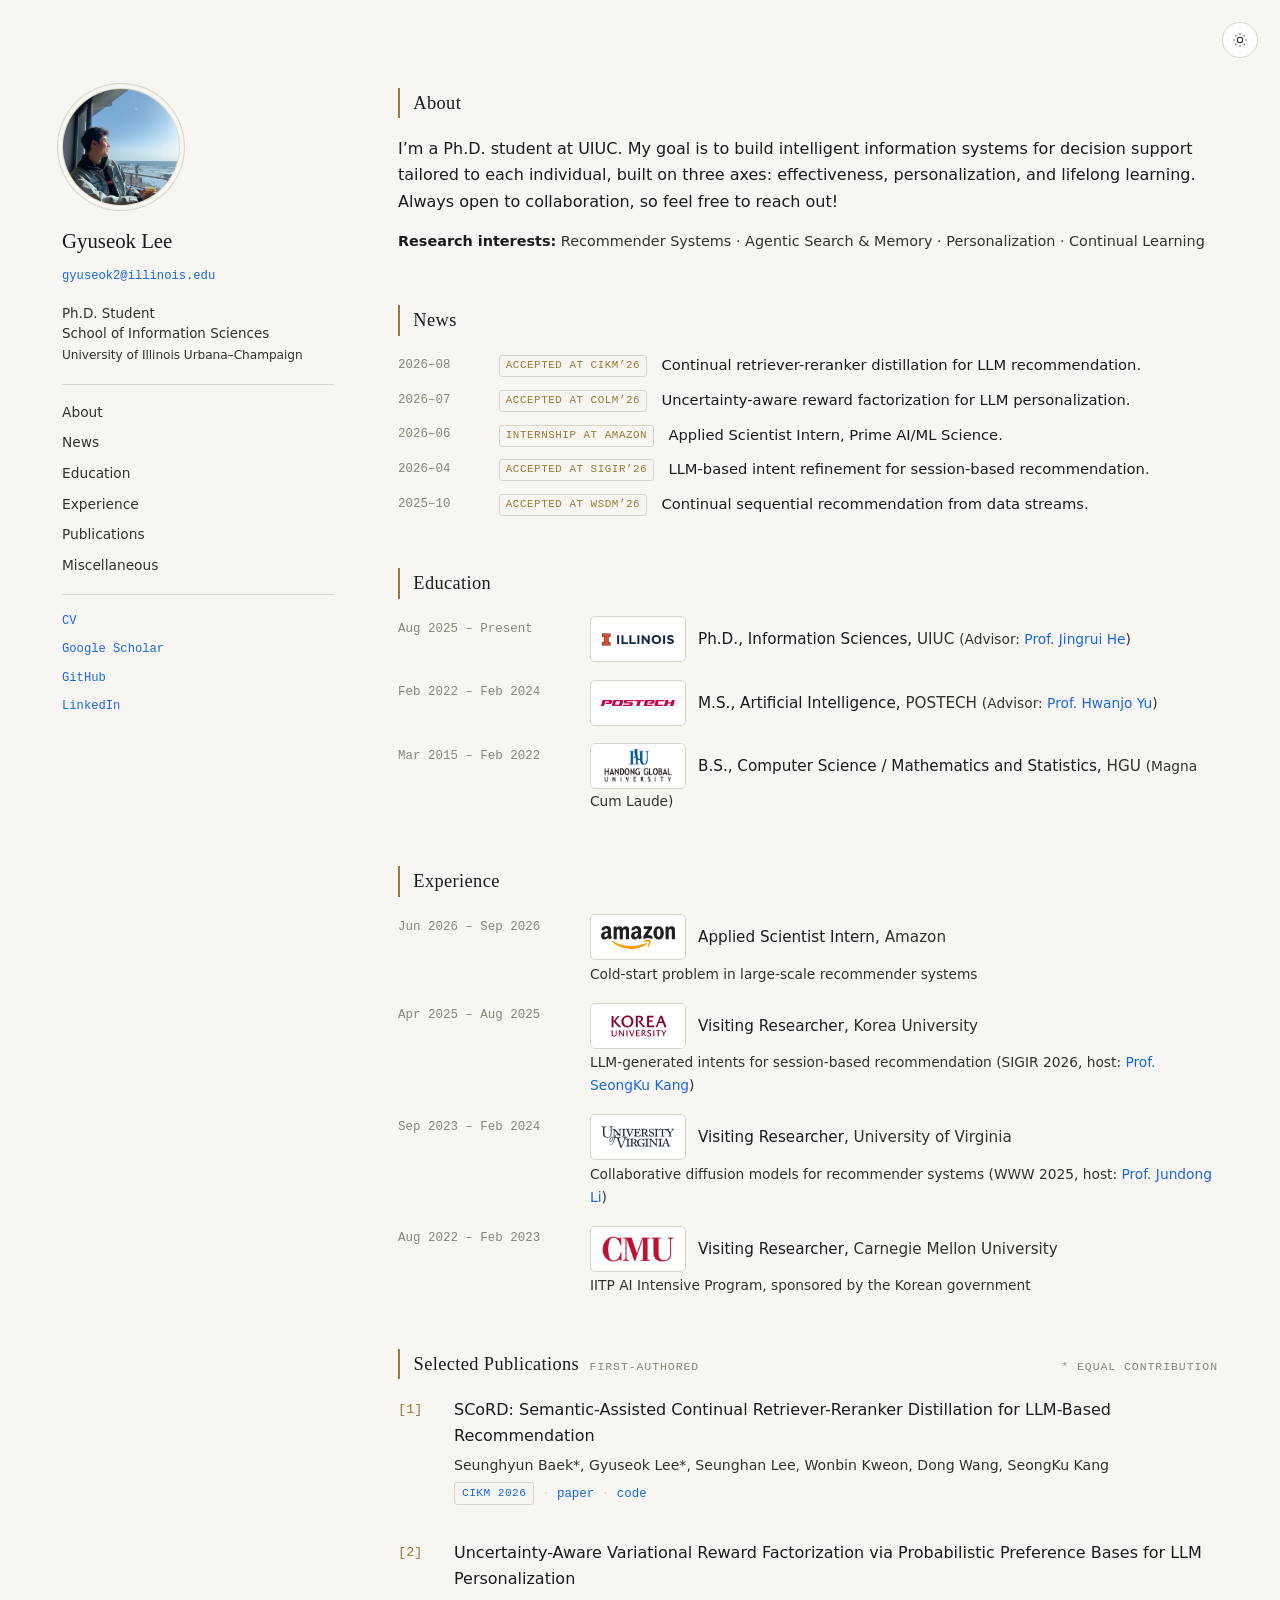
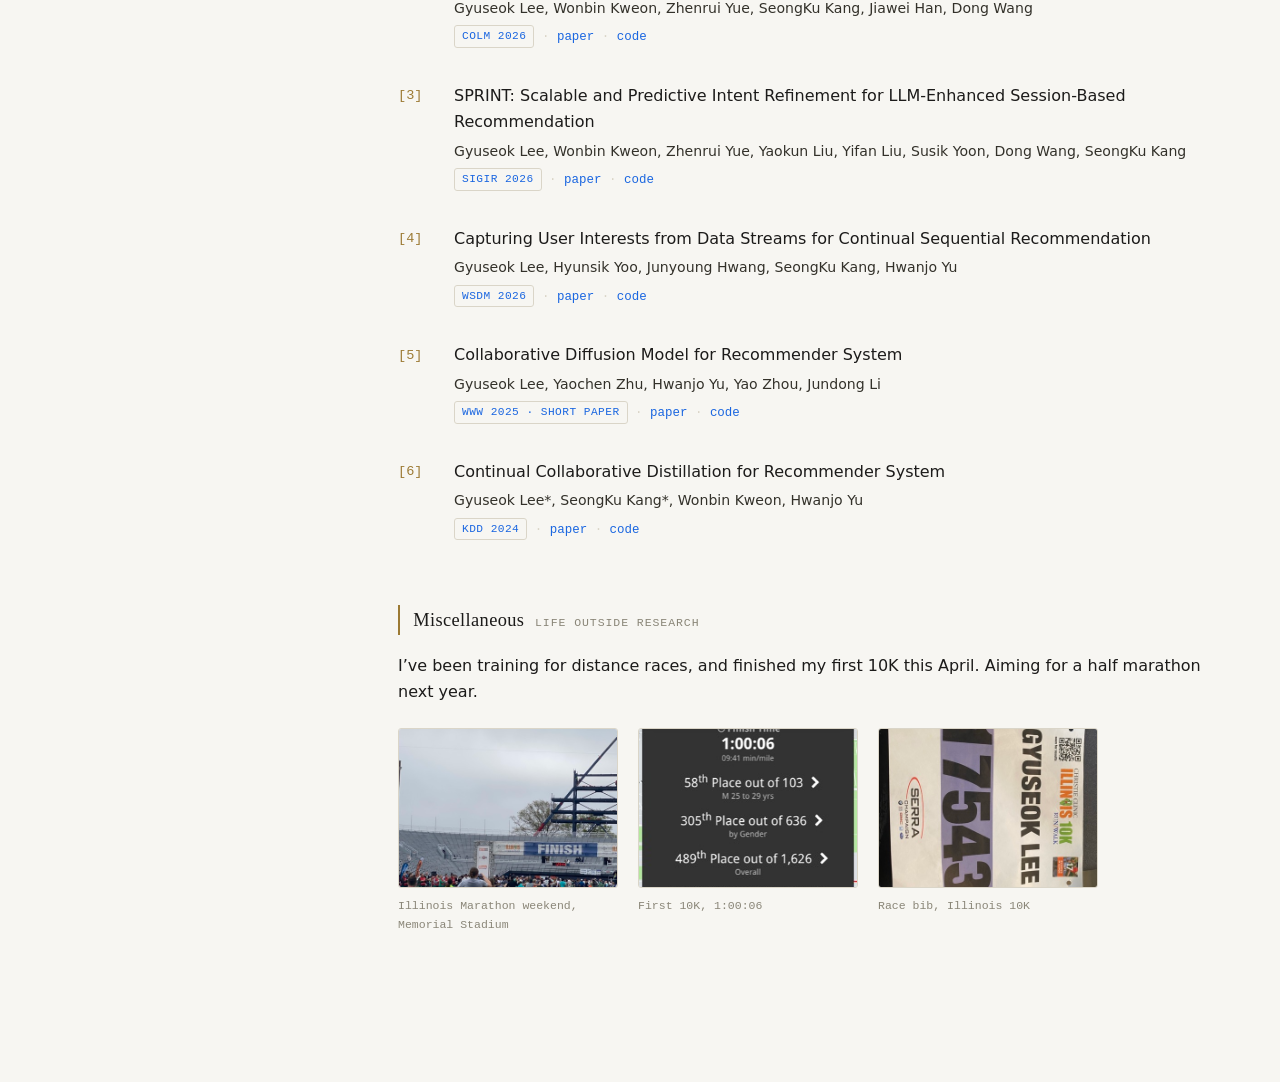
==== commit 8e65cca6: "Deploying to gh-pages from @ Gyu-Seok-Lee/Gyu-Seok-Lee.github.io@950732cbe9c2ef082da9f4440c0525b9894" ====
--- a/index.html
+++ b/index.html
@@ -528,7 +528,7 @@
       <a href="#misc">Miscellaneous</a>
     </nav>
     <p class="side-links">
-      <a href="/assets/pdf/Gyuseok_Lee_CV.pdf" target="_blank" rel="noopener">CV (PDF)</a>
+      <a href="/assets/pdf/Gyuseok_Lee_CV.pdf" target="_blank" rel="noopener">CV</a>
       <a href="https://scholar.google.com/citations?user=6RgQS_QAAAAJ&amp;hl=en">Google Scholar</a>
       <a href="https://github.com/Gyu-Seok-Lee">GitHub</a>
       <a href="https://www.linkedin.com/in/gyuseok-lee-0b8b45229/">LinkedIn</a>
